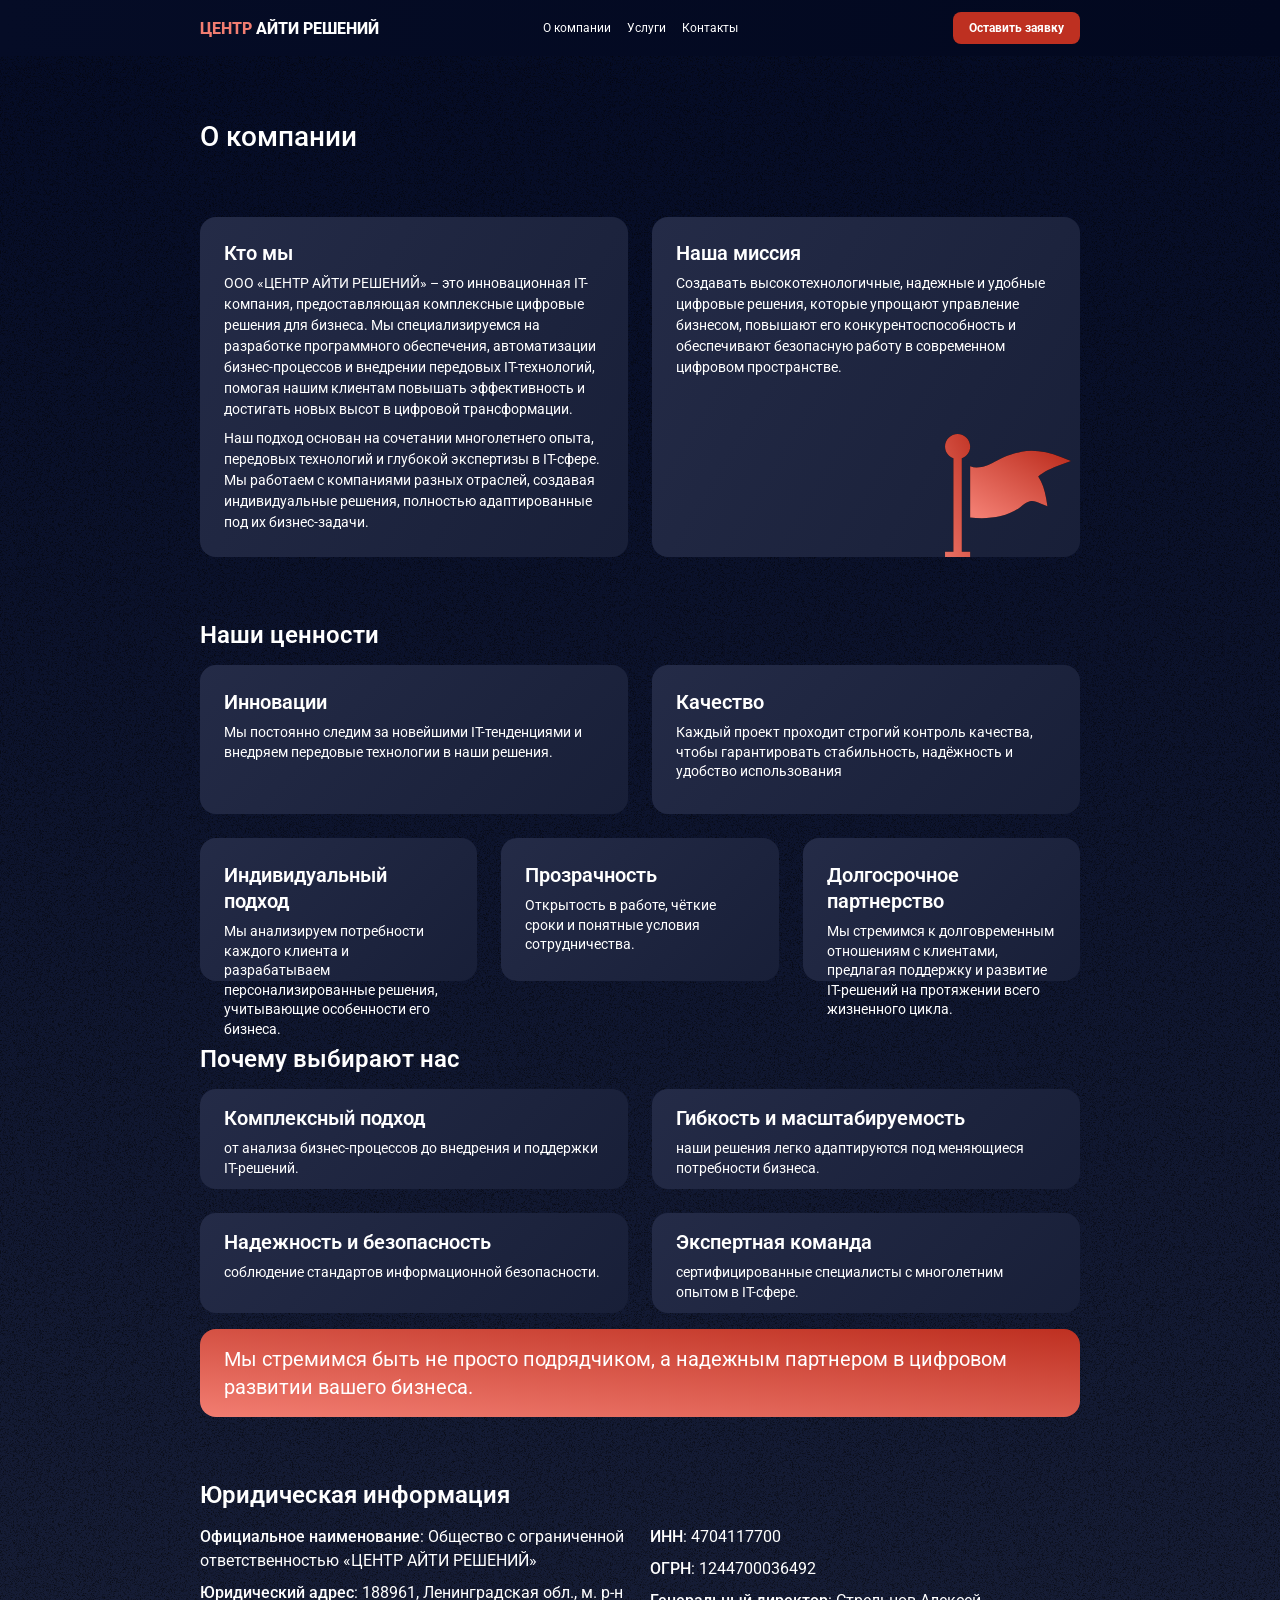
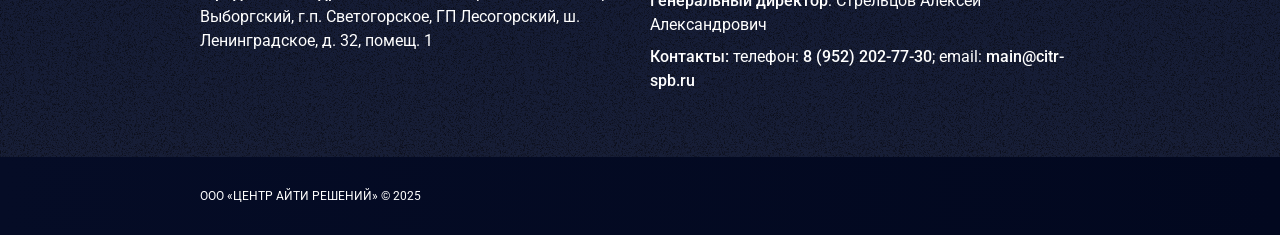
==== about.html @ 7818f4c6 "implement all pages" ====
<!DOCTYPE html>
<html lang="ru">
<head>
  <meta charset="UTF-8">
  <meta name="viewport" content="width=device-width, initial-scale=1.0">
  <title>О компании — Центр Айти Решений</title>
  <link rel="stylesheet" href="style.css">
  <link rel="stylesheet" href="about.css">
  <link rel="preconnect" href="https://fonts.googleapis.com">
  <link rel="preconnect" href="https://fonts.gstatic.com" crossorigin>
  <link href="https://fonts.googleapis.com/css2?family=Roboto:wght@400;500;600;700;800&display=swap" rel="stylesheet">
</head>
<body>

  <!-- ======= HEADER ======= -->
  <header class="header">
    <div class="header__logo">
      <a href="index.html"><span class="accent">ЦЕНТР</span> АЙТИ РЕШЕНИЙ</a>
    </div>
    <nav class="header__nav">
      <a href="about.html" class="header__nav-link">О компании</a>
      <a href="services.html" class="header__nav-link">Услуги</a>
      <a href="contacts.html" class="header__nav-link">Контакты</a>
    </nav>
    <div class="header__actions">
      <a href="pricing.html#form"><button class="btn btn--red btn--sm">Оставить заявку</button></a>
    </div>
  </header>

  <!-- ======= MAIN ======= -->
  <main class="about-main">
    <div class="about-main__texture"></div>

    <!-- О компании -->
    <h1 class="about-main__title">О компании</h1>

    <!-- Кто мы + Наша миссия -->
    <div class="about-cards-row">
      <div class="about-card about-card--text">
        <h2 class="about-card__heading">Кто мы</h2>
        <div class="about-card__body">
          <p>ООО «ЦЕНТР АЙТИ РЕШЕНИЙ» – это инновационная IT-компания, предоставляющая комплексные цифровые решения для бизнеса. Мы специализируемся на разработке программного обеспечения, автоматизации бизнес-процессов и внедрении передовых IT-технологий, помогая нашим клиентам повышать эффективность и достигать новых высот в цифровой трансформации.</p>
          <p>Наш подход основан на сочетании многолетнего опыта, передовых технологий и глубокой экспертизы в IT-сфере. Мы работаем с компаниями разных отраслей, создавая индивидуальные решения, полностью адаптированные под их бизнес-задачи.</p>
        </div>
      </div>
      <div class="about-card about-card--mission">
        <h2 class="about-card__heading">Наша миссия</h2>
        <p class="about-card__body">Создавать высокотехнологичные, надежные и удобные цифровые решения, которые упрощают управление бизнесом, повышают его конкурентоспособность и обеспечивают безопасную работу в современном цифровом пространстве.</p>
        <img src="assets/icons/flag.svg" alt="" class="about-card__flag" aria-hidden="true">
      </div>
    </div>

    <!-- Наши ценности -->
    <div class="about-section">
      <h2 class="about-section__title">Наши ценности</h2>
      <div class="about-section__grid">
        <div class="about-row about-row--2col" style="height:149px">
          <div class="info-card">
            <h3 class="info-card__title">Инновации</h3>
            <p class="info-card__desc">Мы постоянно следим за новейшими IT-тенденциями и внедряем передовые технологии в наши решения.</p>
          </div>
          <div class="info-card">
            <h3 class="info-card__title">Качество</h3>
            <p class="info-card__desc">Каждый проект проходит строгий контроль качества, чтобы гарантировать стабильность, надёжность и удобство использования</p>
          </div>
        </div>
        <div class="about-row about-row--3col" style="height:143px">
          <div class="info-card">
            <h3 class="info-card__title">Индивидуальный подход</h3>
            <p class="info-card__desc">Мы анализируем потребности каждого клиента и разрабатываем персонализированные решения, учитывающие особенности его бизнеса.</p>
          </div>
          <div class="info-card">
            <h3 class="info-card__title">Прозрачность</h3>
            <p class="info-card__desc">Открытость в работе, чёткие сроки и понятные условия сотрудничества.</p>
          </div>
          <div class="info-card">
            <h3 class="info-card__title">Долгосрочное партнерство</h3>
            <p class="info-card__desc">Мы стремимся к долговременным отношениям с клиентами, предлагая поддержку и развитие IT-решений на протяжении всего жизненного цикла.</p>
          </div>
        </div>
      </div>
    </div>

    <!-- Почему выбирают нас -->
    <div class="about-section">
      <h2 class="about-section__title">Почему выбирают нас</h2>
      <div class="about-section__grid">
        <div class="about-row about-row--2col" style="height:100px">
          <div class="info-card info-card--sm">
            <h3 class="info-card__title">Комплексный подход</h3>
            <p class="info-card__desc">от анализа бизнес-процессов до внедрения и поддержки IT-решений.</p>
          </div>
          <div class="info-card info-card--sm">
            <h3 class="info-card__title">Гибкость и масштабируемость</h3>
            <p class="info-card__desc">наши решения легко адаптируются под меняющиеся потребности бизнеса.</p>
          </div>
        </div>
        <div class="about-row about-row--2col" style="height:100px">
          <div class="info-card info-card--sm">
            <h3 class="info-card__title">Надежность и безопасность</h3>
            <p class="info-card__desc">соблюдение стандартов информационной безопасности.</p>
          </div>
          <div class="info-card info-card--sm">
            <h3 class="info-card__title">Экспертная команда</h3>
            <p class="info-card__desc">сертифицированные специалисты с многолетним опытом в IT-сфере.</p>
          </div>
        </div>
      </div>
      <div class="about-banner">
        <p>Мы стремимся быть не просто подрядчиком, а надежным партнером в цифровом развитии вашего бизнеса.</p>
      </div>
    </div>

    <!-- Юридическая информация -->
    <div class="about-section">
      <h2 class="about-section__title">Юридическая информация</h2>
      <div class="about-legal">
        <div class="about-legal__col">
          <p><span class="about-legal__label">Официальное наименование</span>: Общество с ограниченной ответственностью «ЦЕНТР АЙТИ РЕШЕНИЙ»</p>
          <p><span class="about-legal__label">Юридический адрес</span>: 188961, Ленинградская обл., м. р-н Выборгский, г.п. Светогорское, ГП Лесогорский, ш. Ленинградское, д. 32, помещ. 1</p>
        </div>
        <div class="about-legal__col">
          <p><span class="about-legal__label">ИНН</span>: 4704117700</p>
          <p><span class="about-legal__label">ОГРН</span>: 1244700036492</p>
          <p><span class="about-legal__label">Генеральный директор</span>: Стрельцов Алексей Александрович</p>
          <p><span class="about-legal__label">Контакты:</span> телефон: <span class="about-legal__label">8 (952) 202-77-30</span>;  email: <span class="about-legal__label">main@citr-spb.ru</span></p>
        </div>
      </div>
    </div>
  </main>

  <!-- ======= FOOTER ======= -->
  <footer class="footer">
    <p class="footer__copy">ООО «ЦЕНТР АЙТИ РЕШЕНИЙ» © 2025</p>
  </footer>

</body>
</html>
---- style.css ----
/* ===================== BASE ===================== */
*, *::before, *::after {
  box-sizing: border-box;
  margin: 0;
  padding: 0;
}

:root {
  --red:       #be3021;
  --red-light: #f27d71;
  --dark-1:    #050c26;
  --dark-2:    #02081f;
  --dark-3:    #171e37;
  --card-1:    rgb(24, 31, 56);
  --card-2:    rgb(36, 43, 71);
  --text-dark: #1b1c21;
  --light-1:   rgb(246, 249, 255);
  --light-2:   rgb(199, 204, 228);
}

html { scroll-behavior: smooth; }

body {
  font-family: 'Roboto', sans-serif;
  color: var(--text-dark);
  overflow-x: hidden;
  min-width: 1280px;
}

.accent { color: var(--red-light); }

/* ===================== BUTTONS ===================== */
.btn {
  display: inline-flex;
  align-items: center;
  justify-content: center;
  border: none;
  cursor: pointer;
  font-family: 'Roboto', sans-serif;
  font-weight: 700;
  color: #fff;
  background-color: var(--red);
  white-space: nowrap;
  transition: background-color 0.2s;
}

.btn:hover { background-color: #a82a1d; }

.btn--sm  { height: 32px; padding: 0 16px; font-size: 12px; border-radius: 8px; }
.btn--lg  { height: 46px; padding: 0 24px; font-size: 16px; border-radius: 12px; }
.btn--xl  { height: 46px; padding: 8px 16px; font-size: 20px; font-weight: 600; border-radius: 12px; }
.btn--full { width: 100%; }

/* ===================== SECTION TITLES ===================== */
.section-title {
  font-size: 28px;
  font-weight: 500;
  line-height: 1.3;
}
.section-title.dark  { color: var(--text-dark); }
.section-title.light { color: #fff; }

.section-subtitle { font-size: 20px; font-weight: 400; }
.section-subtitle.dark { color: var(--text-dark); }

/* ===================== HEADER ===================== */
.header {
  position: sticky;
  top: 0;
  z-index: 100;
  display: flex;
  align-items: center;
  gap: 16px;
  padding: 12px 200px;
  background: linear-gradient(90deg, var(--dark-1) 0%, var(--dark-2) 100%);
}

.header__logo {
  flex: 1;
  font-size: 16px;
  font-weight: 800;
  color: #fff;
  white-space: nowrap;
}

.header__nav {
  display: flex;
  align-items: center;
  gap: 16px;
}

.header__nav-link {
  font-size: 12px;
  font-weight: 400;
  color: #fff;
  text-decoration: none;
  white-space: nowrap;
  transition: color 0.2s;
}
.header__nav-link:hover { color: var(--red-light); }

.header__actions {
  flex: 1;
  display: flex;
  justify-content: flex-end;
}

/* ===================== HERO ===================== */
.hero {
  position: relative;
  height: 563px;
  padding: 128px 200px;
  display: flex;
  align-items: flex-start;
  justify-content: center;
  flex-direction: column;
  overflow: hidden;
  background: linear-gradient(180deg, var(--dark-1) 0%, var(--dark-3) 100%);
}

.hero__texture {
  position: absolute;
  inset: -257px 0 0 0;
  width: 1450px;
  height: 1028px;
  background-image: url('assets/images/circuit-texture.png');
  background-size: 500px 500px;
  background-position: top left;
  opacity: 0.5;
  mix-blend-mode: overlay;
  transform: rotate(90deg);
  transform-origin: left top;
  pointer-events: none;
}

.hero__circuit {
  position: absolute;
  right: 0;
  top: 0;
  height: 100%;
  width: auto;
  pointer-events: none;
}

.hero__content {
  position: relative;
  z-index: 1;
  display: flex;
  flex-direction: column;
  align-items: flex-start;
  gap: 32px;
}

.hero__text {
  display: flex;
  flex-direction: column;
  gap: 16px;
}

.hero__brand {
  font-size: 24px;
  font-weight: 800;
  color: #fff;
  white-space: nowrap;
}

.hero__title {
  font-size: 40px;
  font-weight: 700;
  color: #fff;
  line-height: 1.15;
}

/* ===================== SERVICES ===================== */
.services {
  padding: 64px 200px;
  background: linear-gradient(180deg, var(--light-1) 0%, var(--light-2) 100%);
}

.section-header {
  display: flex;
  flex-direction: column;
  gap: 8px;
  margin-bottom: 32px;
}

.services__grid {
  display: flex;
  flex-direction: column;
  gap: 32px;
}

.services__row {
  display: flex;
  gap: 32px;
}

.service-card {
  flex: 1;
  display: flex;
  align-items: center;
  gap: 32px;
  padding: 24px;
  border-radius: 24px;
  background: linear-gradient(-52.16deg, var(--card-1) 0%, var(--card-2) 100%);
  overflow: hidden;
  min-height: 182px;
}

.service-card__icon {
  display: flex;
  align-items: center;
  justify-content: center;
  flex-shrink: 0;
  width: 48px;
  height: 48px;
  border-radius: 12px;
  background: linear-gradient(222.6deg, var(--red) 6.7%, var(--red-light) 93.84%);
}

.service-card__icon img {
  max-width: 32px;
  max-height: 32px;
  width: auto;
  height: auto;
  object-fit: contain;
}

.service-card__body {
  display: flex;
  flex-direction: column;
  gap: 4px;
}

.service-card__title {
  font-size: 20px;
  font-weight: 600;
  color: #fff;
  white-space: nowrap;
}

.service-card__desc {
  font-size: 16px;
  font-weight: 400;
  color: #fff;
  line-height: 1.4;
}

.service-card__link {
  display: inline-flex;
  align-items: center;
  gap: 8px;
  font-size: 16px;
  font-weight: 600;
  color: var(--red-light);
  text-decoration: none;
  margin-top: 4px;
}

.service-card__arrow {
  width: auto;
  height: auto;
  max-width: 24px;
  max-height: 24px;
}

/* ===================== ADVANTAGES ===================== */
.advantages {
  position: relative;
  padding: 64px 200px;
  background: linear-gradient(180deg, var(--dark-1) 0%, var(--dark-3) 100%);
  overflow: hidden;
}

.advantages__texture {
  position: absolute;
  inset: -257px 0 0 0;
  width: 1450px;
  height: 1028px;
  background-image: url('assets/images/circuit-texture.png');
  background-size: 500px 500px;
  background-position: top left;
  opacity: 0.5;
  mix-blend-mode: overlay;
  transform: rotate(90deg);
  transform-origin: left top;
  pointer-events: none;
}

.advantages > .section-title { position: relative; z-index: 1; margin-bottom: 32px; }

.advantages__grid {
  position: relative;
  z-index: 1;
  display: flex;
  gap: 16px;
  align-items: stretch;
}

.advantages__left {
  flex: 1;
  display: flex;
  flex-direction: column;
  gap: 16px;
}

.advantage-card {
  position: relative;
  padding: 16px 24px;
  border-radius: 24px;
  background: linear-gradient(-39.16deg, rgba(24,31,56,0.8) 0%, rgba(36,43,71,0.8) 100%);
  overflow: hidden;
}

.advantage-card--sm   { height: 117px; }
.advantage-card--tall {
  flex: 1;
  display: flex;
  flex-direction: column;
  background: linear-gradient(-60.12deg, rgba(24,31,56,0.8) 0%, rgba(36,43,71,0.8) 100%);
}

.advantage-card__text {
  position: relative;
  z-index: 1;
}

.advantage-card__title {
  font-size: 20px;
  font-weight: 600;
  color: #fff;
  line-height: 1.3;
}

.advantage-card__desc {
  font-size: 16px;
  font-weight: 400;
  color: #fff;
  margin-top: 8px;
}

.advantage-card__deco {
  position: absolute;
  pointer-events: none;
  z-index: 0;
}

.advantage-card__deco--experience {
  /* Figma: left 290px / top 39px в карточке 512px шириной */
  left: 55%;
  top: 39px;
  width: 158px;
  height: auto;
}

.advantage-card__deco--flexibility {
  /* Figma: left 335px / top 11px, высота 200px в карточке 117px — низ обрезается */
  left: 60%;
  top: 11px;
  width: 166px;
  height: auto;
}

.advantage-card__deco--quality {
  /* Figma: left 303px / top 87px, нижняя часть обрезается overflow:hidden */
  left: 58%;
  top: 87px;
  width: 186px;
  height: auto;
}

/* ===================== CLIENTS ===================== */
.clients {
  padding: 64px 200px;
  min-height: 510px;
  display: flex;
  flex-direction: column;
  justify-content: center;
  gap: 32px;
  background: linear-gradient(180deg, var(--light-1) 0%, var(--light-2) 100%);
}

.clients__content { display: flex; flex-direction: column; gap: 8px; }

.clients__placeholder {
  font-size: 32px;
  font-weight: 800;
  color: var(--text-dark);
}

/* ===================== CONTACTS ===================== */
.contacts {
  position: relative;
  padding: 64px 200px;
  background: linear-gradient(90deg, var(--dark-1) 0%, var(--dark-3) 100%);
  overflow: hidden;
}

.contacts__texture {
  position: absolute;
  inset: -257px 0 0 0;
  width: 1450px;
  height: 1028px;
  background-image: url('assets/images/circuit-texture.png');
  background-size: 500px 500px;
  background-position: top left;
  opacity: 0.5;
  mix-blend-mode: overlay;
  transform: rotate(90deg);
  transform-origin: left top;
  pointer-events: none;
}

.contacts__grid {
  position: relative;
  z-index: 1;
  display: flex;
  gap: 32px;
  align-items: stretch;
}

.contacts__info {
  flex: 1;
  display: flex;
  flex-direction: column;
  gap: 16px;
}

.contacts__phones {
  display: flex;
  flex-direction: column;
  gap: 4px;
  font-size: 20px;
  font-weight: 600;
  color: #fff;
}

.contacts__details {
  display: flex;
  flex-direction: column;
  gap: 8px;
  font-size: 16px;
  font-weight: 400;
  color: #fff;
}

.contacts__schedule { line-height: 1.5; }

.contacts__cta-card {
  display: flex;
  flex-direction: column;
  gap: 16px;
  padding: 24px 32px;
  border-radius: 24px;
  background: linear-gradient(-51.69deg, rgba(24,31,56,0.8) 0%, rgba(36,43,71,0.8) 100%);
}

.contacts__cta-card > p {
  font-size: 20px;
  font-weight: 400;
  color: #fff;
  line-height: 1.5;
}

.contacts__map {
  flex: 1;
  border-radius: 24px;
  overflow: hidden;
  position: relative;
  min-height: 300px;
}

.contacts__map img {
  position: absolute;
  inset: 0;
  width: 100%;
  height: 100%;
  object-fit: cover;
}

/* ===================== FOOTER ===================== */
.footer {
  padding: 32px 200px;
  background: linear-gradient(90deg, var(--dark-1) 0%, var(--dark-2) 100%);
}

.footer__copy {
  font-size: 12px;
  font-weight: 400;
  color: #fff;
  white-space: nowrap;
}
---- about.css ----
/* ===================== О КОМПАНИИ ===================== */

.about-main {
  position: relative;
  width: 100%;
  padding: 64px 200px;
  display: flex;
  flex-direction: column;
  gap: 64px;
  overflow: hidden;
  background: linear-gradient(180deg, var(--dark-1) 0%, var(--dark-3) 100%);
}

.about-main__texture {
  position: absolute;
  left: -10px;
  top: -260px;
  width: 1450px;
  height: 2045px;
  background-image: url('assets/images/circuit-texture.png');
  background-size: 500px 500px;
  background-position: top left;
  opacity: 0.5;
  mix-blend-mode: overlay;
  transform: rotate(180deg);
  pointer-events: none;
}

.about-main__title {
  position: relative;
  z-index: 1;
  font-size: 28px;
  font-weight: 500;
  color: #fff;
}

/* ===== Кто мы + Наша миссия ===== */
.about-cards-row {
  position: relative;
  z-index: 1;
  display: flex;
  gap: 24px;
  align-items: stretch;
}

.about-card {
  flex: 1;
  padding: 24px;
  border-radius: 16px;
  background: linear-gradient(-59.19deg, var(--card-1) 0%, var(--card-2) 100%);
  color: #fff;
  position: relative;
  overflow: hidden;
}

.about-card__heading {
  font-size: 20px;
  font-weight: 600;
  margin-bottom: 8px;
}

.about-card__body {
  font-size: 14px;
  font-weight: 400;
  line-height: 1.5;
  display: flex;
  flex-direction: column;
  gap: 8px;
}

.about-card--mission .about-card__body {
  display: block;
}

.about-card__flag {
  position: absolute;
  right: 9px;    /* 508px карточка - 499px правый край флага = 9px */
  bottom: -20px; /* выступает на 20px снизу — обрезается overflow:hidden */
  width: 143px;
  height: auto;
  pointer-events: none;
}

/* ===== Секции (ценности, почему, юр.инфо) ===== */
.about-section {
  position: relative;
  z-index: 1;
  display: flex;
  flex-direction: column;
  gap: 16px;
}

.about-section__title {
  font-size: 24px;
  font-weight: 600;
  color: #fff;
  white-space: nowrap;
}

.about-section__grid {
  display: flex;
  flex-direction: column;
  gap: 24px;
}

/* ===== Строки карточек ===== */
.about-row {
  display: flex;
  gap: 24px;
  align-items: stretch;
}

.about-row--2col .info-card { flex: 1; }
.about-row--3col .info-card { flex: 1; }

/* ===== Карточка инфо ===== */
.info-card {
  display: flex;
  flex-direction: column;
  gap: 8px;
  padding: 24px;
  border-radius: 16px;
  background: linear-gradient(-46.27deg, var(--card-1) 0%, var(--card-2) 100%);
  color: #fff;
  height: 100%;
  box-sizing: border-box;
}

.info-card--sm {
  padding: 16px 24px;
}

.info-card__title {
  font-size: 20px;
  font-weight: 600;
  line-height: 1.3;
}

.info-card__desc {
  font-size: 14px;
  font-weight: 400;
  line-height: 1.4;
}

/* ===== Красный баннер ===== */
.about-banner {
  padding: 16px 24px;
  border-radius: 16px;
  background: linear-gradient(184.32deg, var(--red) 0%, var(--red-light) 100%);
}

.about-banner p {
  font-size: 20px;
  font-weight: 400;
  color: #fff;
  line-height: 1.4;
}

/* ===== Юридическая информация ===== */
.about-legal {
  display: flex;
  gap: 16px;
  align-items: flex-start;
  color: #fff;
  font-size: 16px;
}

.about-legal__col {
  display: flex;
  flex-direction: column;
  gap: 8px;
  line-height: 1.5;
}

.about-legal__col:first-child {
  width: 434px;
  flex-shrink: 0;
}

.about-legal__col:last-child {
  flex: 1;
}

.about-legal__label {
  font-weight: 500;
}

/* ===== Header logo link fix ===== */
.header__logo a {
  color: inherit;
  text-decoration: none;
}
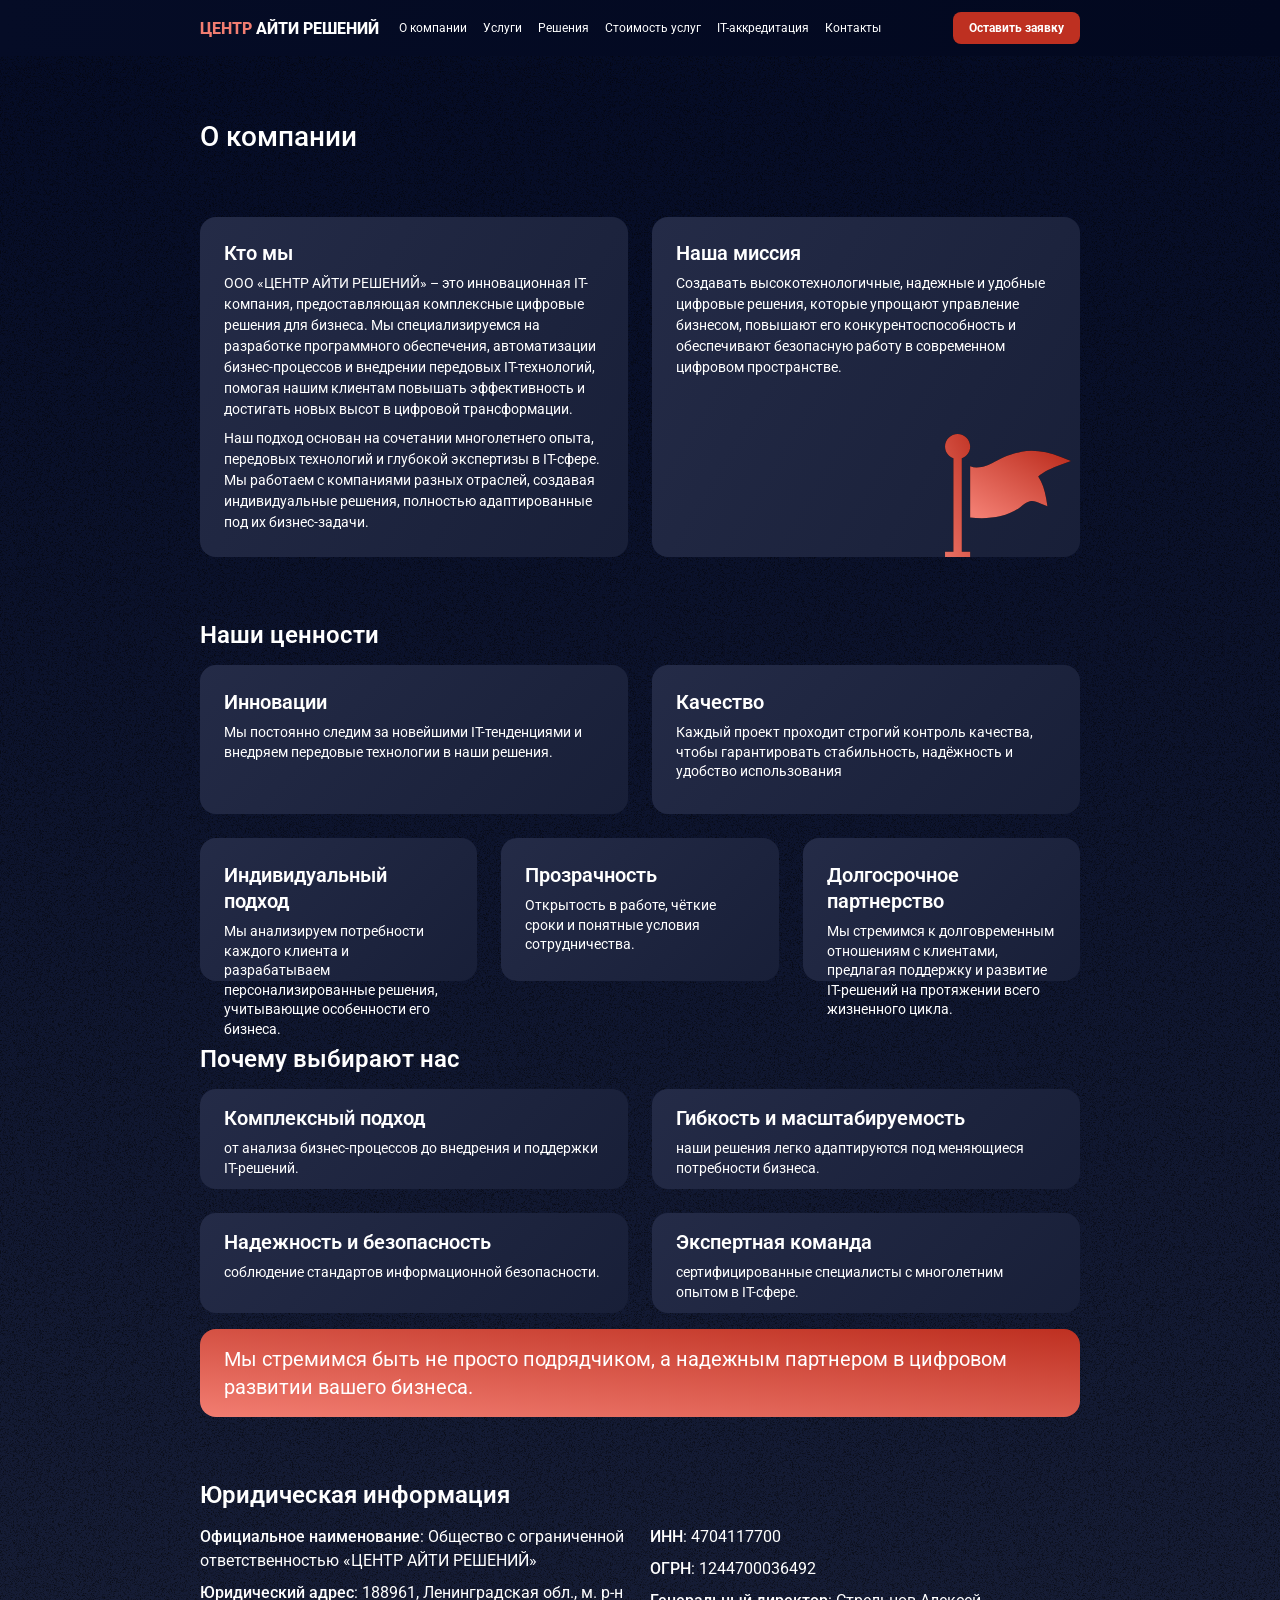
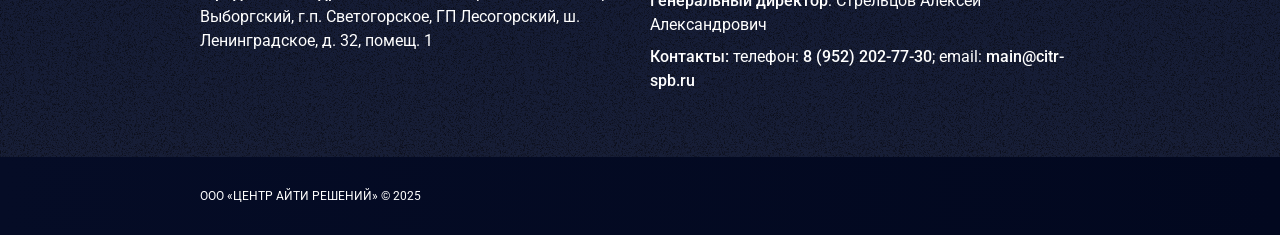
==== commit ed59c395: "add pages solutions, accreditation" ====
--- a/about.html
+++ b/about.html
@@ -20,6 +20,9 @@
     <nav class="header__nav">
       <a href="about.html" class="header__nav-link">О компании</a>
       <a href="services.html" class="header__nav-link">Услуги</a>
+      <a href="solutions.html" class="header__nav-link">Решения</a>
+      <a href="pricing.html" class="header__nav-link">Стоимость услуг</a>
+      <a href="accreditation.html" class="header__nav-link">IT-аккредитация</a>
       <a href="contacts.html" class="header__nav-link">Контакты</a>
     </nav>
     <div class="header__actions">
